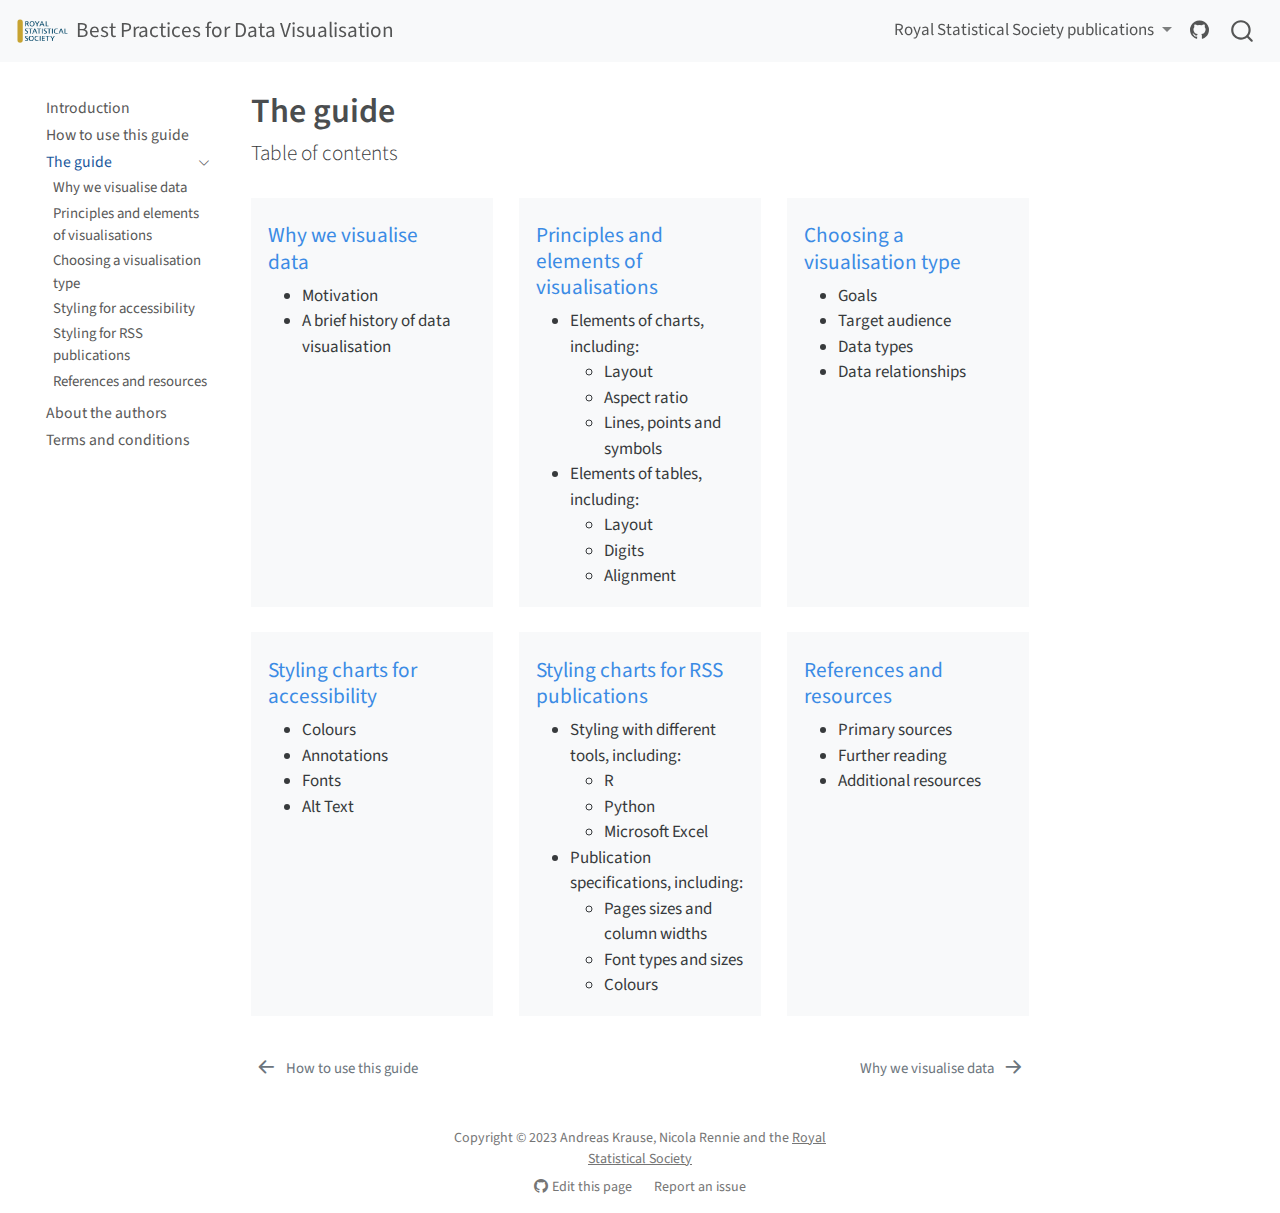
==== docs/index.html @ 6ba78b8e "Deploying to gh-pages from @ nrennie/rssdatavisguide@01e61d7884d6500fbdca5d8cd71b860aef6f14e2 🚀" ====
<!DOCTYPE html>
<html xmlns="http://www.w3.org/1999/xhtml" lang="en" xml:lang="en"><head>

<meta charset="utf-8">
<meta name="generator" content="quarto-1.3.433">

<meta name="viewport" content="width=device-width, initial-scale=1.0, user-scalable=yes">


<title>Best Practices for Data Visualisation - The guide</title>
<style>
code{white-space: pre-wrap;}
span.smallcaps{font-variant: small-caps;}
div.columns{display: flex; gap: min(4vw, 1.5em);}
div.column{flex: auto; overflow-x: auto;}
div.hanging-indent{margin-left: 1.5em; text-indent: -1.5em;}
ul.task-list{list-style: none;}
ul.task-list li input[type="checkbox"] {
  width: 0.8em;
  margin: 0 0.8em 0.2em -1em; /* quarto-specific, see https://github.com/quarto-dev/quarto-cli/issues/4556 */ 
  vertical-align: middle;
}
</style>


<script src="../site_libs/quarto-nav/quarto-nav.js"></script>
<script src="../site_libs/quarto-nav/headroom.min.js"></script>
<script src="../site_libs/clipboard/clipboard.min.js"></script>
<script src="../site_libs/quarto-search/autocomplete.umd.js"></script>
<script src="../site_libs/quarto-search/fuse.min.js"></script>
<script src="../site_libs/quarto-search/quarto-search.js"></script>
<meta name="quarto:offset" content="../">
<link href="../docs/why-visualise.html" rel="next">
<link href="../howto.html" rel="prev">
<script src="../site_libs/quarto-html/quarto.js"></script>
<script src="../site_libs/quarto-html/popper.min.js"></script>
<script src="../site_libs/quarto-html/tippy.umd.min.js"></script>
<script src="../site_libs/quarto-html/anchor.min.js"></script>
<link href="../site_libs/quarto-html/tippy.css" rel="stylesheet">
<link href="../site_libs/quarto-html/quarto-syntax-highlighting.css" rel="stylesheet" id="quarto-text-highlighting-styles">
<script src="../site_libs/bootstrap/bootstrap.min.js"></script>
<link href="../site_libs/bootstrap/bootstrap-icons.css" rel="stylesheet">
<link href="../site_libs/bootstrap/bootstrap.min.css" rel="stylesheet" id="quarto-bootstrap" data-mode="light">
<script id="quarto-search-options" type="application/json">{
  "location": "navbar",
  "copy-button": false,
  "collapse-after": 3,
  "panel-placement": "end",
  "type": "overlay",
  "limit": 20,
  "language": {
    "search-no-results-text": "No results",
    "search-matching-documents-text": "matching documents",
    "search-copy-link-title": "Copy link to search",
    "search-hide-matches-text": "Hide additional matches",
    "search-more-match-text": "more match in this document",
    "search-more-matches-text": "more matches in this document",
    "search-clear-button-title": "Clear",
    "search-detached-cancel-button-title": "Cancel",
    "search-submit-button-title": "Submit",
    "search-label": "Search"
  }
}</script>
<script async="" src="https://www.googletagmanager.com/gtag/js?id=G-5VHDJ5PKRW"></script>

<script type="text/javascript">

window.dataLayer = window.dataLayer || [];
function gtag(){dataLayer.push(arguments);}
gtag('js', new Date());
gtag('config', 'G-5VHDJ5PKRW', { 'anonymize_ip': true});
</script>


<link rel="stylesheet" href="../styles.css">
<meta property="og:title" content="Best Practices for Data Visualisation - The guide">
<meta property="og:description" content="Table of contents">
<meta property="og:site-name" content="Best Practices for Data Visualisation">
</head>

<body class="nav-sidebar floating nav-fixed">

<div id="quarto-search-results"></div>
  <header id="quarto-header" class="headroom fixed-top">
    <nav class="navbar navbar-expand-lg navbar-dark ">
      <div class="navbar-container container-fluid">
      <div class="navbar-brand-container">
    <a href="../index.html" class="navbar-brand navbar-brand-logo">
    <img src="../images/RSS_logo_colour.png" alt="RSS logo" class="navbar-logo">
    </a>
    <a class="navbar-brand" href="../index.html">
    <span class="navbar-title">Best Practices for Data Visualisation</span>
    </a>
  </div>
            <div id="quarto-search" class="" title="Search"></div>
          <button class="navbar-toggler" type="button" data-bs-toggle="collapse" data-bs-target="#navbarCollapse" aria-controls="navbarCollapse" aria-expanded="false" aria-label="Toggle navigation" onclick="if (window.quartoToggleHeadroom) { window.quartoToggleHeadroom(); }">
  <span class="navbar-toggler-icon"></span>
</button>
          <div class="collapse navbar-collapse" id="navbarCollapse">
            <ul class="navbar-nav navbar-nav-scroll ms-auto">
  <li class="nav-item dropdown ">
    <a class="nav-link dropdown-toggle" href="#" id="nav-menu-royal-statistical-society-publications" role="button" data-bs-toggle="dropdown" aria-expanded="false" rel="" target="">
 <span class="menu-text">Royal Statistical Society publications</span>
    </a>
    <ul class="dropdown-menu dropdown-menu-end" aria-labelledby="nav-menu-royal-statistical-society-publications">    
        <li>
    <a class="dropdown-item" href="https://academic.oup.com/jrsssa" rel="" target="">
 <span class="dropdown-text">Journal of the Royal Statistical Society</span></a>
  </li>  
        <li>
    <a class="dropdown-item" href="https://realworlddatascience.net/" rel="" target="">
 <span class="dropdown-text">Real World Data Science</span></a>
  </li>  
        <li>
    <a class="dropdown-item" href="https://academic.oup.com/jrssig" rel="" target="">
 <span class="dropdown-text">Significance Magazine</span></a>
  </li>  
    </ul>
  </li>
  <li class="nav-item compact">
    <a class="nav-link" href="https://github.com/royal-statistical-society/datavisguide" rel="" target=""><i class="bi bi-github" role="img">
</i> 
 <span class="menu-text"></span></a>
  </li>  
</ul>
            <div class="quarto-navbar-tools">
</div>
          </div> <!-- /navcollapse -->
      </div> <!-- /container-fluid -->
    </nav>
  <nav class="quarto-secondary-nav">
    <div class="container-fluid d-flex">
      <button type="button" class="quarto-btn-toggle btn" data-bs-toggle="collapse" data-bs-target="#quarto-sidebar,#quarto-sidebar-glass" aria-controls="quarto-sidebar" aria-expanded="false" aria-label="Toggle sidebar navigation" onclick="if (window.quartoToggleHeadroom) { window.quartoToggleHeadroom(); }">
        <i class="bi bi-layout-text-sidebar-reverse"></i>
      </button>
      <nav class="quarto-page-breadcrumbs" aria-label="breadcrumb"><ol class="breadcrumb"><li class="breadcrumb-item"><a href="../docs/index.html">The guide</a></li></ol></nav>
      <a class="flex-grow-1" role="button" data-bs-toggle="collapse" data-bs-target="#quarto-sidebar,#quarto-sidebar-glass" aria-controls="quarto-sidebar" aria-expanded="false" aria-label="Toggle sidebar navigation" onclick="if (window.quartoToggleHeadroom) { window.quartoToggleHeadroom(); }">      
      </a>
    </div>
  </nav>
</header>
<!-- content -->
<div id="quarto-content" class="quarto-container page-columns page-rows-contents page-layout-article page-navbar">
<!-- sidebar -->
  <nav id="quarto-sidebar" class="sidebar collapse collapse-horizontal sidebar-navigation floating overflow-auto">
    <div class="sidebar-menu-container"> 
    <ul class="list-unstyled mt-1">
        <li class="sidebar-item">
  <div class="sidebar-item-container"> 
  <a href="../index.html" class="sidebar-item-text sidebar-link">
 <span class="menu-text">Introduction</span></a>
  </div>
</li>
        <li class="sidebar-item">
  <div class="sidebar-item-container"> 
  <a href="../howto.html" class="sidebar-item-text sidebar-link">
 <span class="menu-text">How to use this guide</span></a>
  </div>
</li>
        <li class="sidebar-item sidebar-item-section">
      <div class="sidebar-item-container"> 
            <a href="../docs/index.html" class="sidebar-item-text sidebar-link active">
 <span class="menu-text">The guide</span></a>
          <a class="sidebar-item-toggle text-start" data-bs-toggle="collapse" data-bs-target="#quarto-sidebar-section-1" aria-expanded="true" aria-label="Toggle section">
            <i class="bi bi-chevron-right ms-2"></i>
          </a> 
      </div>
      <ul id="quarto-sidebar-section-1" class="collapse list-unstyled sidebar-section depth1 show">  
          <li class="sidebar-item">
  <div class="sidebar-item-container"> 
  <a href="../docs/why-visualise.html" class="sidebar-item-text sidebar-link">
 <span class="menu-text">Why we visualise data</span></a>
  </div>
</li>
          <li class="sidebar-item">
  <div class="sidebar-item-container"> 
  <a href="../docs/principles.html" class="sidebar-item-text sidebar-link">
 <span class="menu-text">Principles and elements of visualisations</span></a>
  </div>
</li>
          <li class="sidebar-item">
  <div class="sidebar-item-container"> 
  <a href="../docs/choosing.html" class="sidebar-item-text sidebar-link">
 <span class="menu-text">Choosing a visualisation type</span></a>
  </div>
</li>
          <li class="sidebar-item">
  <div class="sidebar-item-container"> 
  <a href="../docs/styling.html" class="sidebar-item-text sidebar-link">
 <span class="menu-text">Styling for accessibility</span></a>
  </div>
</li>
          <li class="sidebar-item">
  <div class="sidebar-item-container"> 
  <a href="../docs/tools.html" class="sidebar-item-text sidebar-link">
 <span class="menu-text">Styling for RSS publications</span></a>
  </div>
</li>
          <li class="sidebar-item">
  <div class="sidebar-item-container"> 
  <a href="../docs/references.html" class="sidebar-item-text sidebar-link">
 <span class="menu-text">References and resources</span></a>
  </div>
</li>
      </ul>
  </li>
        <li class="sidebar-item">
  <div class="sidebar-item-container"> 
  <a href="../about.html" class="sidebar-item-text sidebar-link">
 <span class="menu-text">About the authors</span></a>
  </div>
</li>
        <li class="sidebar-item">
  <div class="sidebar-item-container"> 
  <a href="../ts-and-cs.html" class="sidebar-item-text sidebar-link">
 <span class="menu-text">Terms and conditions</span></a>
  </div>
</li>
    </ul>
    </div>
</nav>
<div id="quarto-sidebar-glass" data-bs-toggle="collapse" data-bs-target="#quarto-sidebar,#quarto-sidebar-glass"></div>
<!-- margin-sidebar -->
    <div id="quarto-margin-sidebar" class="sidebar margin-sidebar">
        
    </div>
<!-- main -->
<main class="content" id="quarto-document-content">

<header id="title-block-header" class="quarto-title-block default">
<div class="quarto-title">
<h1 class="title">The guide</h1>
<p class="subtitle lead">Table of contents</p>
</div>



<div class="quarto-title-meta">

    
  
    
  </div>
  

</header>

<div class="grid">
<section id="why-we-visualise-data" class="level4 g-col-12 g-col-md-4" style="background-color:#f8f9fa; padding-left:1rem; padding-right:1rem;">
<h4 class="anchored" data-anchor-id="why-we-visualise-data"><a href="../docs/why-visualise.html" style="text-decoration:none;">Why we visualise data</a></h4>
<ul>
<li>Motivation</li>
<li>A brief history of data visualisation</li>
</ul>
</section>
<section id="principles-and-elements-of-visualisations" class="level4 g-col-12 g-col-md-4" style="background-color:#f8f9fa; padding-left:1rem; padding-right:1rem;">
<h4 class="anchored" data-anchor-id="principles-and-elements-of-visualisations"><a href="../docs/principles.html" style="text-decoration:none;">Principles and elements of visualisations</a></h4>
<ul>
<li>Elements of charts, including:
<ul>
<li>Layout</li>
<li>Aspect ratio</li>
<li>Lines, points and symbols</li>
</ul></li>
<li>Elements of tables, including:
<ul>
<li>Layout</li>
<li>Digits</li>
<li>Alignment</li>
</ul></li>
</ul>
</section>
<section id="choosing-a-visualisation-type" class="level4 g-col-12 g-col-md-4" style="background-color:#f8f9fa; padding-left:1rem; padding-right:1rem;">
<h4 class="anchored" data-anchor-id="choosing-a-visualisation-type"><a href="../docs/choosing.html" style="text-decoration:none;">Choosing a visualisation type</a></h4>
<ul>
<li>Goals</li>
<li>Target audience</li>
<li>Data types</li>
<li>Data relationships</li>
</ul>
</section>
<section id="styling-charts-for-accessibility" class="level4 g-col-12 g-col-md-4" style="background-color:#f8f9fa; padding-left:1rem; padding-right:1rem;">
<h4 class="anchored" data-anchor-id="styling-charts-for-accessibility"><a href="../docs/styling.html" style="text-decoration:none;">Styling charts for accessibility</a></h4>
<ul>
<li>Colours</li>
<li>Annotations</li>
<li>Fonts</li>
<li>Alt Text</li>
</ul>
</section>
<section id="styling-charts-for-rss-publications" class="level4 g-col-12 g-col-md-4" style="background-color:#f8f9fa; padding-left:1rem; padding-right:1rem;">
<h4 class="anchored" data-anchor-id="styling-charts-for-rss-publications"><a href="../docs/tools.html" style="text-decoration:none;">Styling charts for RSS publications</a></h4>
<ul>
<li>Styling with different tools, including:
<ul>
<li>R</li>
<li>Python</li>
<li>Microsoft Excel</li>
</ul></li>
<li>Publication specifications, including:
<ul>
<li>Pages sizes and column widths</li>
<li>Font types and sizes</li>
<li>Colours</li>
</ul></li>
</ul>
</section>
<section id="references-and-resources" class="level4 g-col-12 g-col-md-4" style="background-color:#f8f9fa; padding-left:1rem; padding-right:1rem;">
<h4 class="anchored" data-anchor-id="references-and-resources"><a href="../docs/references.html" style="text-decoration:none;">References and resources</a></h4>
<ul>
<li>Primary sources</li>
<li>Further reading</li>
<li>Additional resources</li>
</ul>
</section>
</div>



</main> <!-- /main -->
<script id="quarto-html-after-body" type="application/javascript">
window.document.addEventListener("DOMContentLoaded", function (event) {
  const toggleBodyColorMode = (bsSheetEl) => {
    const mode = bsSheetEl.getAttribute("data-mode");
    const bodyEl = window.document.querySelector("body");
    if (mode === "dark") {
      bodyEl.classList.add("quarto-dark");
      bodyEl.classList.remove("quarto-light");
    } else {
      bodyEl.classList.add("quarto-light");
      bodyEl.classList.remove("quarto-dark");
    }
  }
  const toggleBodyColorPrimary = () => {
    const bsSheetEl = window.document.querySelector("link#quarto-bootstrap");
    if (bsSheetEl) {
      toggleBodyColorMode(bsSheetEl);
    }
  }
  toggleBodyColorPrimary();  
  const icon = "";
  const anchorJS = new window.AnchorJS();
  anchorJS.options = {
    placement: 'right',
    icon: icon
  };
  anchorJS.add('.anchored');
  const isCodeAnnotation = (el) => {
    for (const clz of el.classList) {
      if (clz.startsWith('code-annotation-')) {                     
        return true;
      }
    }
    return false;
  }
  const clipboard = new window.ClipboardJS('.code-copy-button', {
    text: function(trigger) {
      const codeEl = trigger.previousElementSibling.cloneNode(true);
      for (const childEl of codeEl.children) {
        if (isCodeAnnotation(childEl)) {
          childEl.remove();
        }
      }
      return codeEl.innerText;
    }
  });
  clipboard.on('success', function(e) {
    // button target
    const button = e.trigger;
    // don't keep focus
    button.blur();
    // flash "checked"
    button.classList.add('code-copy-button-checked');
    var currentTitle = button.getAttribute("title");
    button.setAttribute("title", "Copied!");
    let tooltip;
    if (window.bootstrap) {
      button.setAttribute("data-bs-toggle", "tooltip");
      button.setAttribute("data-bs-placement", "left");
      button.setAttribute("data-bs-title", "Copied!");
      tooltip = new bootstrap.Tooltip(button, 
        { trigger: "manual", 
          customClass: "code-copy-button-tooltip",
          offset: [0, -8]});
      tooltip.show();    
    }
    setTimeout(function() {
      if (tooltip) {
        tooltip.hide();
        button.removeAttribute("data-bs-title");
        button.removeAttribute("data-bs-toggle");
        button.removeAttribute("data-bs-placement");
      }
      button.setAttribute("title", currentTitle);
      button.classList.remove('code-copy-button-checked');
    }, 1000);
    // clear code selection
    e.clearSelection();
  });
  function tippyHover(el, contentFn) {
    const config = {
      allowHTML: true,
      content: contentFn,
      maxWidth: 500,
      delay: 100,
      arrow: false,
      appendTo: function(el) {
          return el.parentElement;
      },
      interactive: true,
      interactiveBorder: 10,
      theme: 'quarto',
      placement: 'bottom-start'
    };
    window.tippy(el, config); 
  }
  const noterefs = window.document.querySelectorAll('a[role="doc-noteref"]');
  for (var i=0; i<noterefs.length; i++) {
    const ref = noterefs[i];
    tippyHover(ref, function() {
      // use id or data attribute instead here
      let href = ref.getAttribute('data-footnote-href') || ref.getAttribute('href');
      try { href = new URL(href).hash; } catch {}
      const id = href.replace(/^#\/?/, "");
      const note = window.document.getElementById(id);
      return note.innerHTML;
    });
  }
      let selectedAnnoteEl;
      const selectorForAnnotation = ( cell, annotation) => {
        let cellAttr = 'data-code-cell="' + cell + '"';
        let lineAttr = 'data-code-annotation="' +  annotation + '"';
        const selector = 'span[' + cellAttr + '][' + lineAttr + ']';
        return selector;
      }
      const selectCodeLines = (annoteEl) => {
        const doc = window.document;
        const targetCell = annoteEl.getAttribute("data-target-cell");
        const targetAnnotation = annoteEl.getAttribute("data-target-annotation");
        const annoteSpan = window.document.querySelector(selectorForAnnotation(targetCell, targetAnnotation));
        const lines = annoteSpan.getAttribute("data-code-lines").split(",");
        const lineIds = lines.map((line) => {
          return targetCell + "-" + line;
        })
        let top = null;
        let height = null;
        let parent = null;
        if (lineIds.length > 0) {
            //compute the position of the single el (top and bottom and make a div)
            const el = window.document.getElementById(lineIds[0]);
            top = el.offsetTop;
            height = el.offsetHeight;
            parent = el.parentElement.parentElement;
          if (lineIds.length > 1) {
            const lastEl = window.document.getElementById(lineIds[lineIds.length - 1]);
            const bottom = lastEl.offsetTop + lastEl.offsetHeight;
            height = bottom - top;
          }
          if (top !== null && height !== null && parent !== null) {
            // cook up a div (if necessary) and position it 
            let div = window.document.getElementById("code-annotation-line-highlight");
            if (div === null) {
              div = window.document.createElement("div");
              div.setAttribute("id", "code-annotation-line-highlight");
              div.style.position = 'absolute';
              parent.appendChild(div);
            }
            div.style.top = top - 2 + "px";
            div.style.height = height + 4 + "px";
            let gutterDiv = window.document.getElementById("code-annotation-line-highlight-gutter");
            if (gutterDiv === null) {
              gutterDiv = window.document.createElement("div");
              gutterDiv.setAttribute("id", "code-annotation-line-highlight-gutter");
              gutterDiv.style.position = 'absolute';
              const codeCell = window.document.getElementById(targetCell);
              const gutter = codeCell.querySelector('.code-annotation-gutter');
              gutter.appendChild(gutterDiv);
            }
            gutterDiv.style.top = top - 2 + "px";
            gutterDiv.style.height = height + 4 + "px";
          }
          selectedAnnoteEl = annoteEl;
        }
      };
      const unselectCodeLines = () => {
        const elementsIds = ["code-annotation-line-highlight", "code-annotation-line-highlight-gutter"];
        elementsIds.forEach((elId) => {
          const div = window.document.getElementById(elId);
          if (div) {
            div.remove();
          }
        });
        selectedAnnoteEl = undefined;
      };
      // Attach click handler to the DT
      const annoteDls = window.document.querySelectorAll('dt[data-target-cell]');
      for (const annoteDlNode of annoteDls) {
        annoteDlNode.addEventListener('click', (event) => {
          const clickedEl = event.target;
          if (clickedEl !== selectedAnnoteEl) {
            unselectCodeLines();
            const activeEl = window.document.querySelector('dt[data-target-cell].code-annotation-active');
            if (activeEl) {
              activeEl.classList.remove('code-annotation-active');
            }
            selectCodeLines(clickedEl);
            clickedEl.classList.add('code-annotation-active');
          } else {
            // Unselect the line
            unselectCodeLines();
            clickedEl.classList.remove('code-annotation-active');
          }
        });
      }
  const findCites = (el) => {
    const parentEl = el.parentElement;
    if (parentEl) {
      const cites = parentEl.dataset.cites;
      if (cites) {
        return {
          el,
          cites: cites.split(' ')
        };
      } else {
        return findCites(el.parentElement)
      }
    } else {
      return undefined;
    }
  };
  var bibliorefs = window.document.querySelectorAll('a[role="doc-biblioref"]');
  for (var i=0; i<bibliorefs.length; i++) {
    const ref = bibliorefs[i];
    const citeInfo = findCites(ref);
    if (citeInfo) {
      tippyHover(citeInfo.el, function() {
        var popup = window.document.createElement('div');
        citeInfo.cites.forEach(function(cite) {
          var citeDiv = window.document.createElement('div');
          citeDiv.classList.add('hanging-indent');
          citeDiv.classList.add('csl-entry');
          var biblioDiv = window.document.getElementById('ref-' + cite);
          if (biblioDiv) {
            citeDiv.innerHTML = biblioDiv.innerHTML;
          }
          popup.appendChild(citeDiv);
        });
        return popup.innerHTML;
      });
    }
  }
});
</script>
<nav class="page-navigation">
  <div class="nav-page nav-page-previous">
      <a href="../howto.html" class="pagination-link">
        <i class="bi bi-arrow-left-short"></i> <span class="nav-page-text">How to use this guide</span>
      </a>          
  </div>
  <div class="nav-page nav-page-next">
      <a href="../docs/why-visualise.html" class="pagination-link">
        <span class="nav-page-text">Why we visualise data</span> <i class="bi bi-arrow-right-short"></i>
      </a>
  </div>
</nav>
</div> <!-- /content -->
<footer class="footer">
  <div class="nav-footer">
    <div class="nav-footer-left">
      &nbsp;
    </div>   
    <div class="nav-footer-center">Copyright © 2023 Andreas Krause, Nicola Rennie and the <a href="https://rss.org.uk/">Royal Statistical Society</a><div class="toc-actions"><div><i class="bi bi-github"></i></div><div class="action-links"><p><a href="https://github.com/royal-statistical-society/datavisguide/edit/main/docs/index.qmd" class="toc-action">Edit this page</a></p><p><a href="https://github.com/royal-statistical-society/datavisguide/issues/new" class="toc-action">Report an issue</a></p></div></div></div>
    <div class="nav-footer-right">
      &nbsp;
    </div>
  </div>
</footer>



</body></html>
---- site_libs/quarto-html/tippy.css ----
.tippy-box[data-animation=fade][data-state=hidden]{opacity:0}[data-tippy-root]{max-width:calc(100vw - 10px)}.tippy-box{position:relative;background-color:#333;color:#fff;border-radius:4px;font-size:14px;line-height:1.4;white-space:normal;outline:0;transition-property:transform,visibility,opacity}.tippy-box[data-placement^=top]>.tippy-arrow{bottom:0}.tippy-box[data-placement^=top]>.tippy-arrow:before{bottom:-7px;left:0;border-width:8px 8px 0;border-top-color:initial;transform-origin:center top}.tippy-box[data-placement^=bottom]>.tippy-arrow{top:0}.tippy-box[data-placement^=bottom]>.tippy-arrow:before{top:-7px;left:0;border-width:0 8px 8px;border-bottom-color:initial;transform-origin:center bottom}.tippy-box[data-placement^=left]>.tippy-arrow{right:0}.tippy-box[data-placement^=left]>.tippy-arrow:before{border-width:8px 0 8px 8px;border-left-color:initial;right:-7px;transform-origin:center left}.tippy-box[data-placement^=right]>.tippy-arrow{left:0}.tippy-box[data-placement^=right]>.tippy-arrow:before{left:-7px;border-width:8px 8px 8px 0;border-right-color:initial;transform-origin:center right}.tippy-box[data-inertia][data-state=visible]{transition-timing-function:cubic-bezier(.54,1.5,.38,1.11)}.tippy-arrow{width:16px;height:16px;color:#333}.tippy-arrow:before{content:"";position:absolute;border-color:transparent;border-style:solid}.tippy-content{position:relative;padding:5px 9px;z-index:1}
---- site_libs/quarto-html/quarto-syntax-highlighting.css ----
/* quarto syntax highlight colors */
:root {
  --quarto-hl-ot-color: #003B4F;
  --quarto-hl-at-color: #657422;
  --quarto-hl-ss-color: #20794D;
  --quarto-hl-an-color: #5E5E5E;
  --quarto-hl-fu-color: #4758AB;
  --quarto-hl-st-color: #20794D;
  --quarto-hl-cf-color: #003B4F;
  --quarto-hl-op-color: #5E5E5E;
  --quarto-hl-er-color: #AD0000;
  --quarto-hl-bn-color: #AD0000;
  --quarto-hl-al-color: #AD0000;
  --quarto-hl-va-color: #111111;
  --quarto-hl-bu-color: inherit;
  --quarto-hl-ex-color: inherit;
  --quarto-hl-pp-color: #AD0000;
  --quarto-hl-in-color: #5E5E5E;
  --quarto-hl-vs-color: #20794D;
  --quarto-hl-wa-color: #5E5E5E;
  --quarto-hl-do-color: #5E5E5E;
  --quarto-hl-im-color: #00769E;
  --quarto-hl-ch-color: #20794D;
  --quarto-hl-dt-color: #AD0000;
  --quarto-hl-fl-color: #AD0000;
  --quarto-hl-co-color: #5E5E5E;
  --quarto-hl-cv-color: #5E5E5E;
  --quarto-hl-cn-color: #8f5902;
  --quarto-hl-sc-color: #5E5E5E;
  --quarto-hl-dv-color: #AD0000;
  --quarto-hl-kw-color: #003B4F;
}

/* other quarto variables */
:root {
  --quarto-font-monospace: SFMono-Regular, Menlo, Monaco, Consolas, "Liberation Mono", "Courier New", monospace;
}

pre > code.sourceCode > span {
  color: #003B4F;
}

code span {
  color: #003B4F;
}

code.sourceCode > span {
  color: #003B4F;
}

div.sourceCode,
div.sourceCode pre.sourceCode {
  color: #003B4F;
}

code span.ot {
  color: #003B4F;
  font-style: inherit;
}

code span.at {
  color: #657422;
  font-style: inherit;
}

code span.ss {
  color: #20794D;
  font-style: inherit;
}

code span.an {
  color: #5E5E5E;
  font-style: inherit;
}

code span.fu {
  color: #4758AB;
  font-style: inherit;
}

code span.st {
  color: #20794D;
  font-style: inherit;
}

code span.cf {
  color: #003B4F;
  font-style: inherit;
}

code span.op {
  color: #5E5E5E;
  font-style: inherit;
}

code span.er {
  color: #AD0000;
  font-style: inherit;
}

code span.bn {
  color: #AD0000;
  font-style: inherit;
}

code span.al {
  color: #AD0000;
  font-style: inherit;
}

code span.va {
  color: #111111;
  font-style: inherit;
}

code span.bu {
  font-style: inherit;
}

code span.ex {
  font-style: inherit;
}

code span.pp {
  color: #AD0000;
  font-style: inherit;
}

code span.in {
  color: #5E5E5E;
  font-style: inherit;
}

code span.vs {
  color: #20794D;
  font-style: inherit;
}

code span.wa {
  color: #5E5E5E;
  font-style: italic;
}

code span.do {
  color: #5E5E5E;
  font-style: italic;
}

code span.im {
  color: #00769E;
  font-style: inherit;
}

code span.ch {
  color: #20794D;
  font-style: inherit;
}

code span.dt {
  color: #AD0000;
  font-style: inherit;
}

code span.fl {
  color: #AD0000;
  font-style: inherit;
}

code span.co {
  color: #5E5E5E;
  font-style: inherit;
}

code span.cv {
  color: #5E5E5E;
  font-style: italic;
}

code span.cn {
  color: #8f5902;
  font-style: inherit;
}

code span.sc {
  color: #5E5E5E;
  font-style: inherit;
}

code span.dv {
  color: #AD0000;
  font-style: inherit;
}

code span.kw {
  color: #003B4F;
  font-style: inherit;
}

.prevent-inlining {
  content: "</";
}

/*# sourceMappingURL=debc5d5d77c3f9108843748ff7464032.css.map */
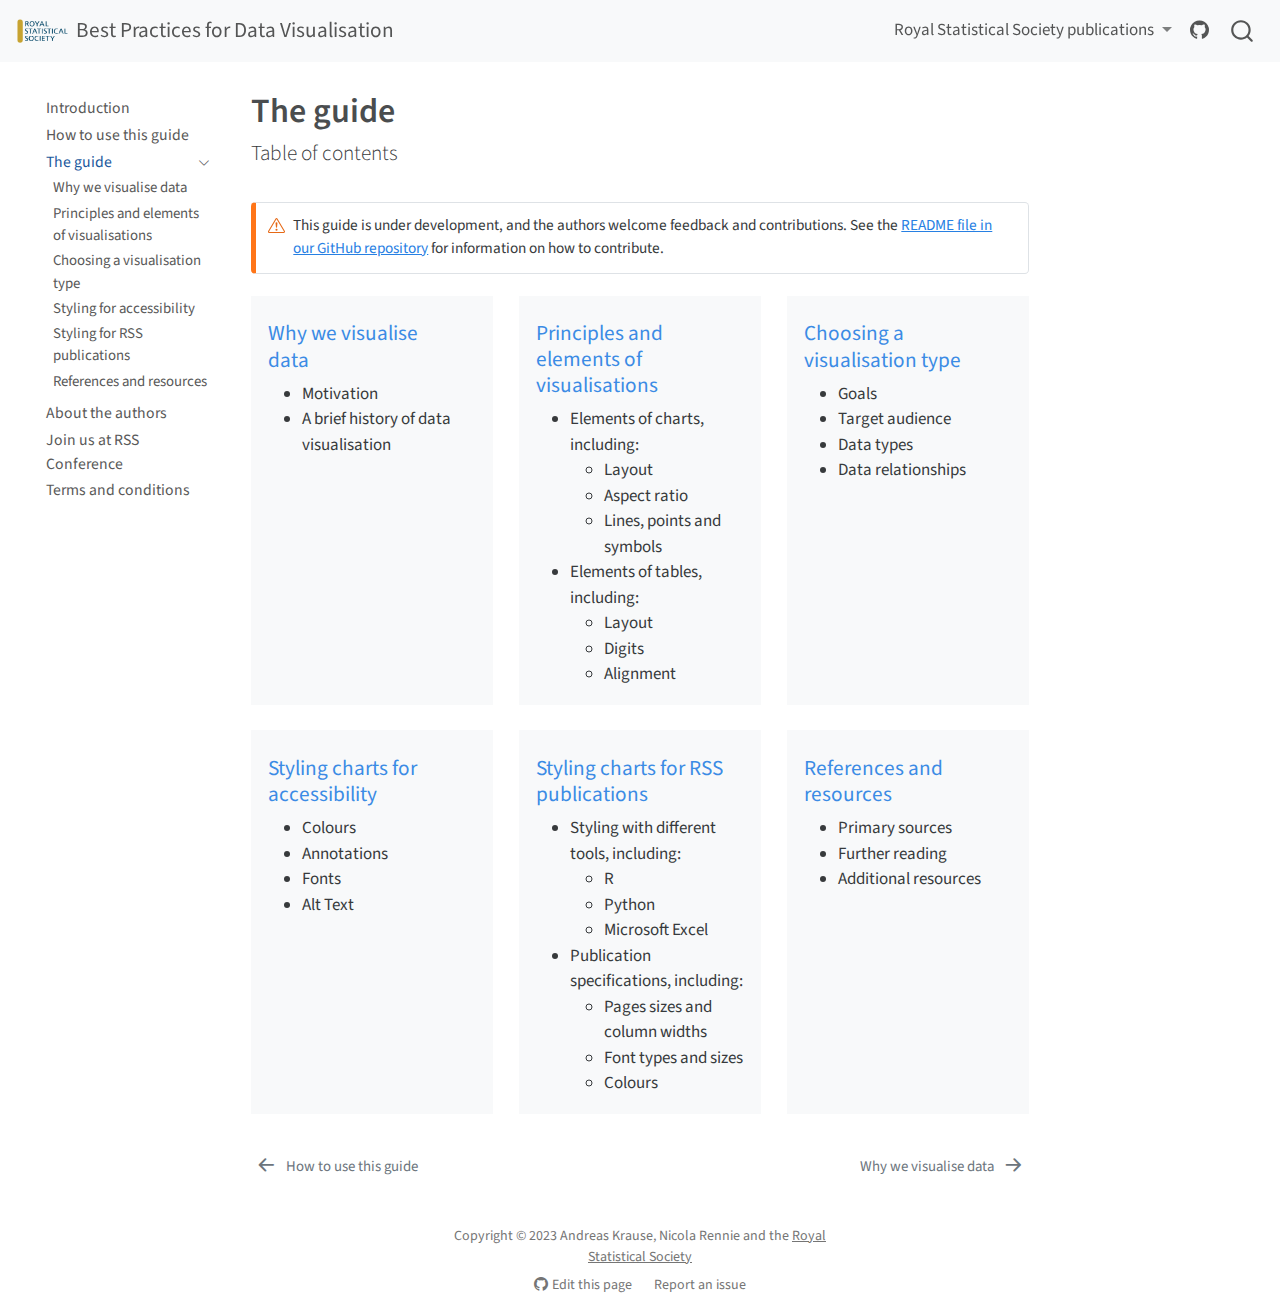
==== commit 94614a35: "Deploying to gh-pages from @ nrennie/rssdatavisguide@457a50bd4f0014650bc1c75e6d28f6fe166c0930 🚀" ====
--- a/docs/index.html
+++ b/docs/index.html
@@ -2,7 +2,7 @@
 <html xmlns="http://www.w3.org/1999/xhtml" lang="en" xml:lang="en"><head>
 
 <meta charset="utf-8">
-<meta name="generator" content="quarto-1.3.433">
+<meta name="generator" content="quarto-1.3.450">
 
 <meta name="viewport" content="width=device-width, initial-scale=1.0, user-scalable=yes">
 
@@ -32,6 +32,7 @@
 <meta name="quarto:offset" content="../">
 <link href="../docs/why-visualise.html" rel="next">
 <link href="../howto.html" rel="prev">
+<link href="../images/favicon.png" rel="icon" type="image/png">
 <script src="../site_libs/quarto-html/quarto.js"></script>
 <script src="../site_libs/quarto-html/popper.min.js"></script>
 <script src="../site_libs/quarto-html/tippy.umd.min.js"></script>
@@ -212,6 +213,12 @@
 </li>
         <li class="sidebar-item">
   <div class="sidebar-item-container"> 
+  <a href="../rss_conference.html" class="sidebar-item-text sidebar-link">
+ <span class="menu-text">Join us at RSS Conference</span></a>
+  </div>
+</li>
+        <li class="sidebar-item">
+  <div class="sidebar-item-container"> 
   <a href="../ts-and-cs.html" class="sidebar-item-text sidebar-link">
  <span class="menu-text">Terms and conditions</span></a>
   </div>
@@ -245,6 +252,16 @@
 
 </header>
 
+<div class="callout callout-style-simple callout-warning">
+<div class="callout-body d-flex">
+<div class="callout-icon-container">
+<i class="callout-icon"></i>
+</div>
+<div class="callout-body-container">
+<p>This guide is under development, and the authors welcome feedback and contributions. See the <a href="https://github.com/royal-statistical-society/datavisguide#readme">README file in our GitHub repository</a> for information on how to contribute.</p>
+</div>
+</div>
+</div>
 <div class="grid">
 <section id="why-we-visualise-data" class="level4 g-col-12 g-col-md-4" style="background-color:#f8f9fa; padding-left:1rem; padding-right:1rem;">
 <h4 class="anchored" data-anchor-id="why-we-visualise-data"><a href="../docs/why-visualise.html" style="text-decoration:none;">Why we visualise data</a></h4>
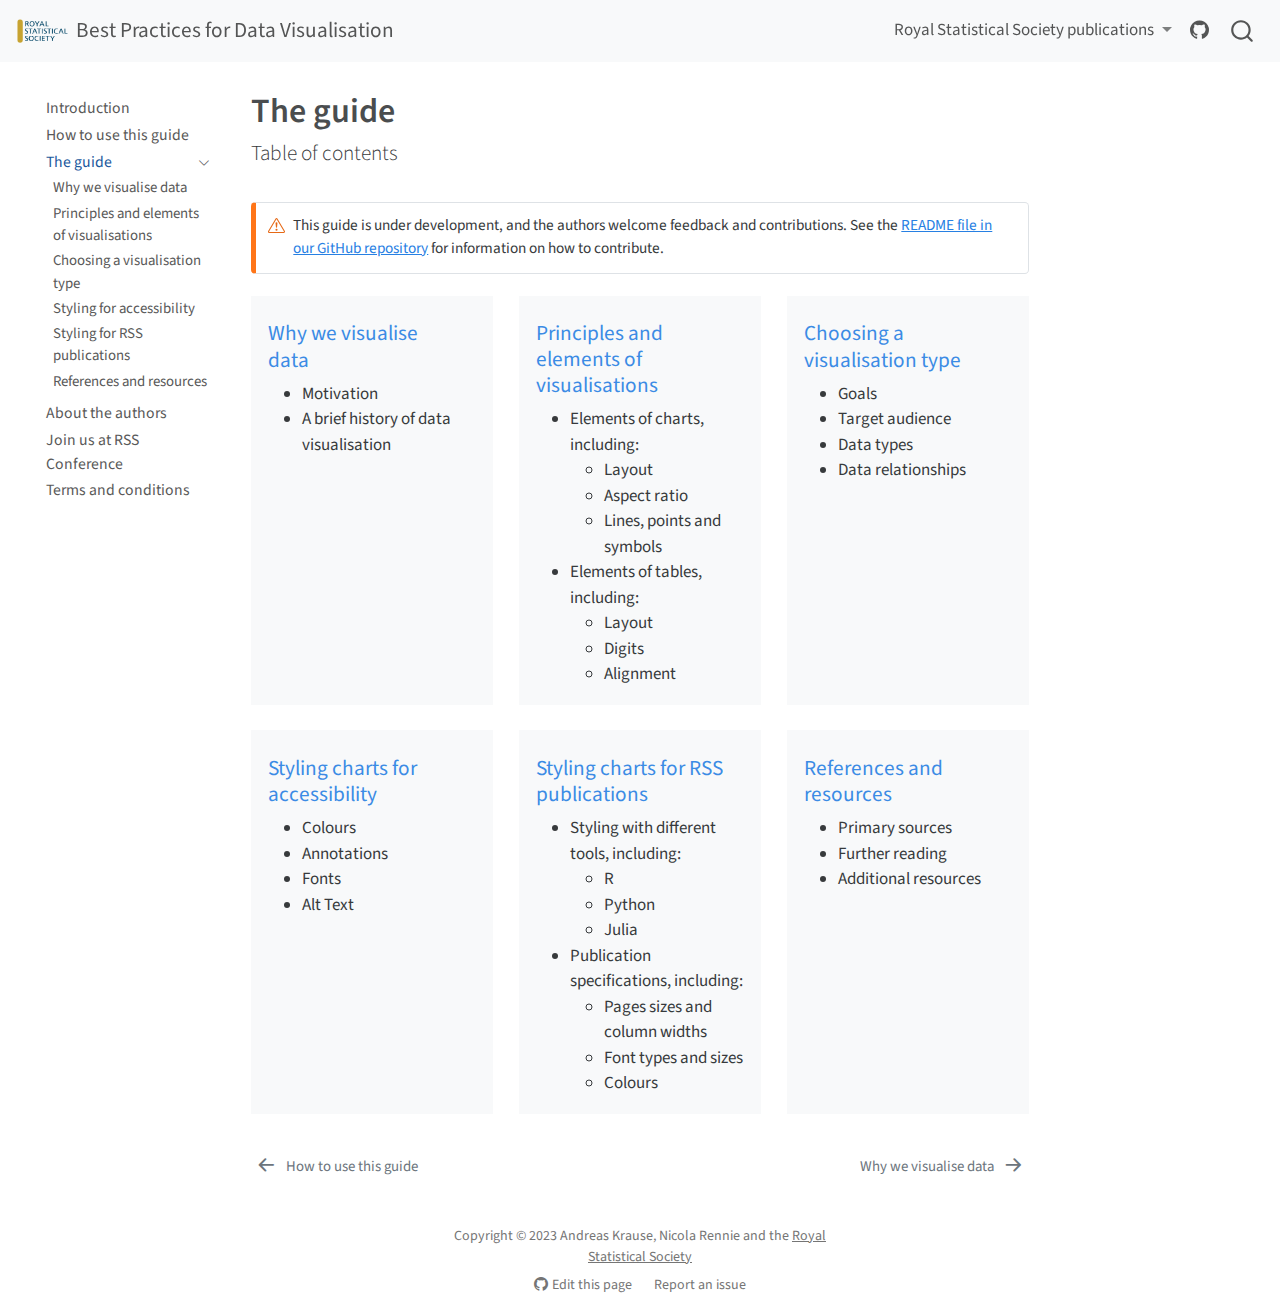
==== commit acb14ee7: "Deploying to gh-pages from @ nrennie/rssdatavisguide@39d1cb7d3b16618a0f3da071e273bbf388c92535 🚀" ====
--- a/docs/index.html
+++ b/docs/index.html
@@ -73,7 +73,6 @@
 </script>
 
 
-<link rel="stylesheet" href="../styles.css">
 <meta property="og:title" content="Best Practices for Data Visualisation - The guide">
 <meta property="og:description" content="Table of contents">
 <meta property="og:site-name" content="Best Practices for Data Visualisation">
@@ -312,7 +311,7 @@
 <ul>
 <li>R</li>
 <li>Python</li>
-<li>Microsoft Excel</li>
+<li>Julia</li>
 </ul></li>
 <li>Publication specifications, including:
 <ul>
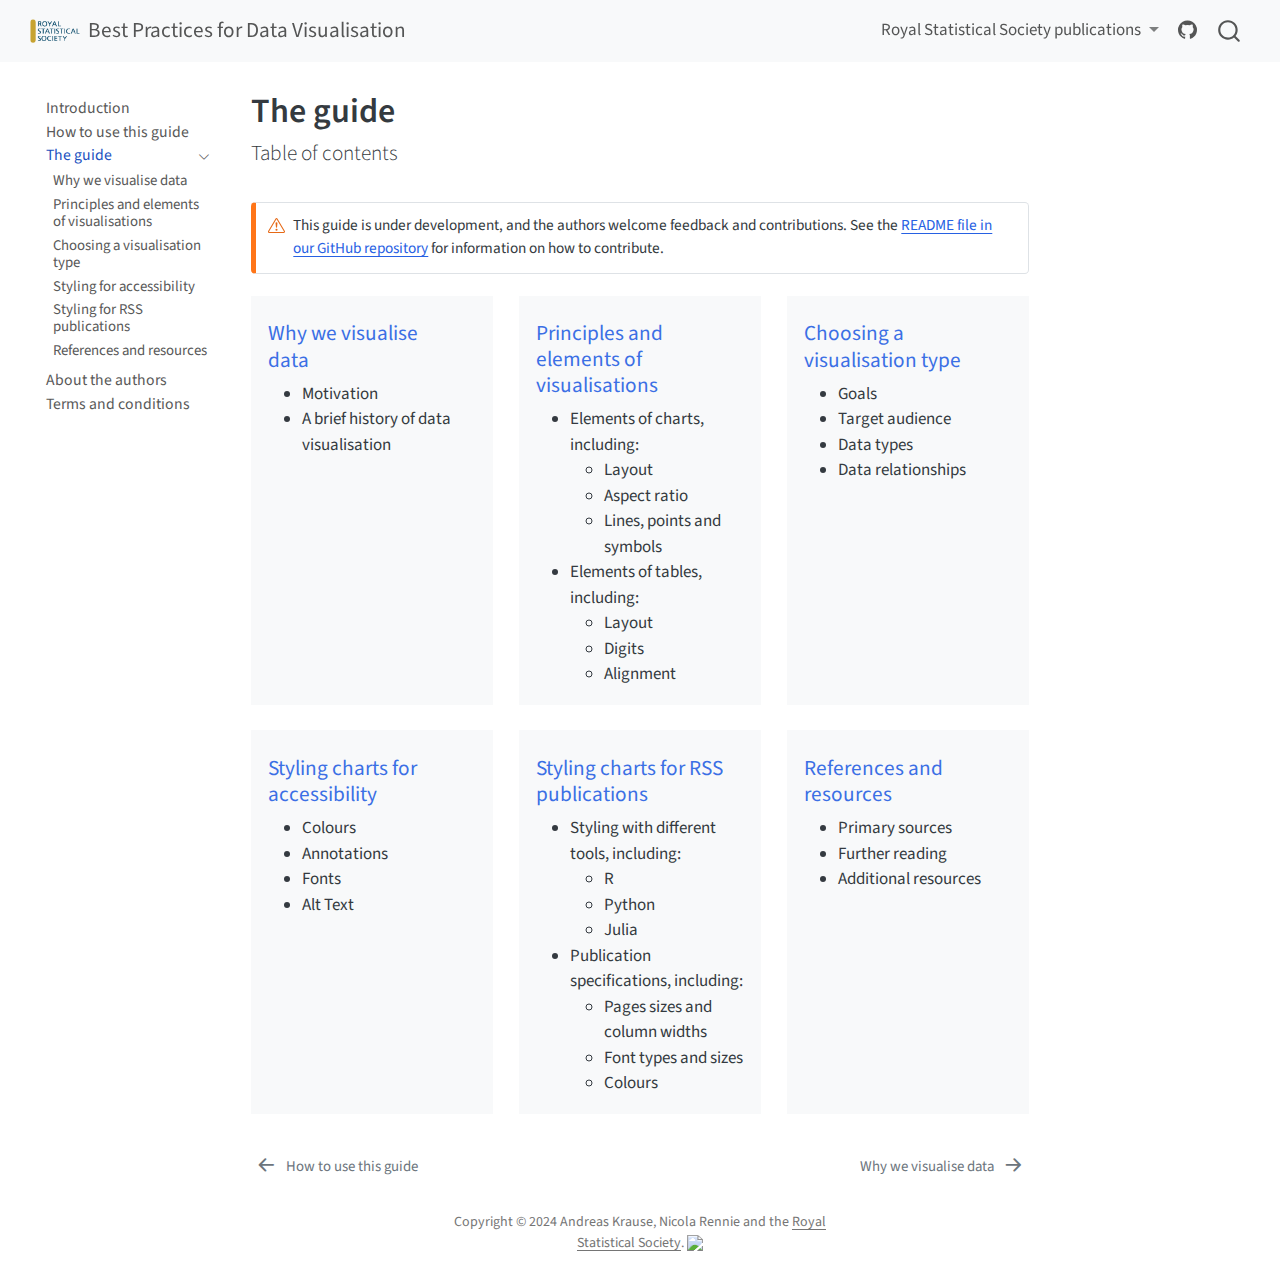
==== commit b4385e3f: "Deploying to gh-pages from @ nrennie/rssdatavisguide@39a414c402811f0d28afa476032d0ddf38e39c4a 🚀" ====
--- a/docs/index.html
+++ b/docs/index.html
@@ -2,7 +2,7 @@
 <html xmlns="http://www.w3.org/1999/xhtml" lang="en" xml:lang="en"><head>
 
 <meta charset="utf-8">
-<meta name="generator" content="quarto-1.3.450">
+<meta name="generator" content="quarto-1.4.553">
 
 <meta name="viewport" content="width=device-width, initial-scale=1.0, user-scalable=yes">
 
@@ -48,7 +48,13 @@
   "collapse-after": 3,
   "panel-placement": "end",
   "type": "overlay",
-  "limit": 20,
+  "limit": 50,
+  "keyboard-shortcut": [
+    "f",
+    "/",
+    "s"
+  ],
+  "show-item-context": false,
   "language": {
     "search-no-results-text": "No results",
     "search-matching-documents-text": "matching documents",
@@ -57,6 +63,7 @@
     "search-more-match-text": "more match in this document",
     "search-more-matches-text": "more matches in this document",
     "search-clear-button-title": "Clear",
+    "search-text-placeholder": "",
     "search-detached-cancel-button-title": "Cancel",
     "search-submit-button-title": "Submit",
     "search-label": "Search"
@@ -75,16 +82,17 @@
 
 <meta property="og:title" content="Best Practices for Data Visualisation - The guide">
 <meta property="og:description" content="Table of contents">
-<meta property="og:site-name" content="Best Practices for Data Visualisation">
+<meta property="og:image" content="https://royal-statistical-society.github.io/datavisguide/docs/images/RSS_logo_colour.png">
+<meta property="og:site_name" content="Best Practices for Data Visualisation">
 </head>
 
 <body class="nav-sidebar floating nav-fixed">
 
 <div id="quarto-search-results"></div>
   <header id="quarto-header" class="headroom fixed-top">
-    <nav class="navbar navbar-expand-lg navbar-dark ">
+    <nav class="navbar navbar-expand-lg " data-bs-theme="dark">
       <div class="navbar-container container-fluid">
-      <div class="navbar-brand-container">
+      <div class="navbar-brand-container mx-auto">
     <a href="../index.html" class="navbar-brand navbar-brand-logo">
     <img src="../images/RSS_logo_colour.png" alt="RSS logo" class="navbar-logo">
     </a>
@@ -99,50 +107,50 @@
           <div class="collapse navbar-collapse" id="navbarCollapse">
             <ul class="navbar-nav navbar-nav-scroll ms-auto">
   <li class="nav-item dropdown ">
-    <a class="nav-link dropdown-toggle" href="#" id="nav-menu-royal-statistical-society-publications" role="button" data-bs-toggle="dropdown" aria-expanded="false" rel="" target="">
+    <a class="nav-link dropdown-toggle" href="#" id="nav-menu-royal-statistical-society-publications" role="button" data-bs-toggle="dropdown" aria-expanded="false">
  <span class="menu-text">Royal Statistical Society publications</span>
     </a>
     <ul class="dropdown-menu dropdown-menu-end" aria-labelledby="nav-menu-royal-statistical-society-publications">    
         <li>
-    <a class="dropdown-item" href="https://academic.oup.com/jrsssa" rel="" target="">
+    <a class="dropdown-item" href="https://academic.oup.com/jrsssa">
  <span class="dropdown-text">Journal of the Royal Statistical Society</span></a>
   </li>  
         <li>
-    <a class="dropdown-item" href="https://realworlddatascience.net/" rel="" target="">
+    <a class="dropdown-item" href="https://realworlddatascience.net/">
  <span class="dropdown-text">Real World Data Science</span></a>
   </li>  
         <li>
-    <a class="dropdown-item" href="https://academic.oup.com/jrssig" rel="" target="">
+    <a class="dropdown-item" href="https://academic.oup.com/jrssig">
  <span class="dropdown-text">Significance Magazine</span></a>
   </li>  
     </ul>
   </li>
   <li class="nav-item compact">
-    <a class="nav-link" href="https://github.com/royal-statistical-society/datavisguide" rel="" target=""><i class="bi bi-github" role="img">
+    <a class="nav-link" href="https://github.com/royal-statistical-society/datavisguide"> <i class="bi bi-github" role="img">
 </i> 
- <span class="menu-text"></span></a>
+<span class="menu-text"></span></a>
   </li>  
 </ul>
-            <div class="quarto-navbar-tools">
+          </div> <!-- /navcollapse -->
+          <div class="quarto-navbar-tools">
 </div>
-          </div> <!-- /navcollapse -->
       </div> <!-- /container-fluid -->
     </nav>
   <nav class="quarto-secondary-nav">
     <div class="container-fluid d-flex">
-      <button type="button" class="quarto-btn-toggle btn" data-bs-toggle="collapse" data-bs-target="#quarto-sidebar,#quarto-sidebar-glass" aria-controls="quarto-sidebar" aria-expanded="false" aria-label="Toggle sidebar navigation" onclick="if (window.quartoToggleHeadroom) { window.quartoToggleHeadroom(); }">
+      <button type="button" class="quarto-btn-toggle btn" data-bs-toggle="collapse" data-bs-target=".quarto-sidebar-collapse-item" aria-controls="quarto-sidebar" aria-expanded="false" aria-label="Toggle sidebar navigation" onclick="if (window.quartoToggleHeadroom) { window.quartoToggleHeadroom(); }">
         <i class="bi bi-layout-text-sidebar-reverse"></i>
       </button>
-      <nav class="quarto-page-breadcrumbs" aria-label="breadcrumb"><ol class="breadcrumb"><li class="breadcrumb-item"><a href="../docs/index.html">The guide</a></li></ol></nav>
-      <a class="flex-grow-1" role="button" data-bs-toggle="collapse" data-bs-target="#quarto-sidebar,#quarto-sidebar-glass" aria-controls="quarto-sidebar" aria-expanded="false" aria-label="Toggle sidebar navigation" onclick="if (window.quartoToggleHeadroom) { window.quartoToggleHeadroom(); }">      
-      </a>
+        <nav class="quarto-page-breadcrumbs" aria-label="breadcrumb"><ol class="breadcrumb"><li class="breadcrumb-item"><a href="../docs/index.html">The guide</a></li></ol></nav>
+        <a class="flex-grow-1" role="button" data-bs-toggle="collapse" data-bs-target=".quarto-sidebar-collapse-item" aria-controls="quarto-sidebar" aria-expanded="false" aria-label="Toggle sidebar navigation" onclick="if (window.quartoToggleHeadroom) { window.quartoToggleHeadroom(); }">      
+        </a>
     </div>
   </nav>
 </header>
 <!-- content -->
 <div id="quarto-content" class="quarto-container page-columns page-rows-contents page-layout-article page-navbar">
 <!-- sidebar -->
-  <nav id="quarto-sidebar" class="sidebar collapse collapse-horizontal sidebar-navigation floating overflow-auto">
+  <nav id="quarto-sidebar" class="sidebar collapse collapse-horizontal quarto-sidebar-collapse-item sidebar-navigation floating overflow-auto">
     <div class="sidebar-menu-container"> 
     <ul class="list-unstyled mt-1">
         <li class="sidebar-item">
@@ -212,12 +220,6 @@
 </li>
         <li class="sidebar-item">
   <div class="sidebar-item-container"> 
-  <a href="../rss_conference.html" class="sidebar-item-text sidebar-link">
- <span class="menu-text">Join us at RSS Conference</span></a>
-  </div>
-</li>
-        <li class="sidebar-item">
-  <div class="sidebar-item-container"> 
   <a href="../ts-and-cs.html" class="sidebar-item-text sidebar-link">
  <span class="menu-text">Terms and conditions</span></a>
   </div>
@@ -225,7 +227,7 @@
     </ul>
     </div>
 </nav>
-<div id="quarto-sidebar-glass" data-bs-toggle="collapse" data-bs-target="#quarto-sidebar,#quarto-sidebar-glass"></div>
+<div id="quarto-sidebar-glass" class="quarto-sidebar-collapse-item" data-bs-toggle="collapse" data-bs-target=".quarto-sidebar-collapse-item"></div>
 <!-- margin-sidebar -->
     <div id="quarto-margin-sidebar" class="sidebar margin-sidebar">
         
@@ -249,7 +251,9 @@
   </div>
   
 
+
 </header>
+
 
 <div class="callout callout-style-simple callout-warning">
 <div class="callout-body d-flex">
@@ -413,10 +417,27 @@
     // clear code selection
     e.clearSelection();
   });
-  function tippyHover(el, contentFn) {
+    var localhostRegex = new RegExp(/^(?:http|https):\/\/localhost\:?[0-9]*\//);
+    var mailtoRegex = new RegExp(/^mailto:/);
+      var filterRegex = new RegExp("https:\/\/royal-statistical-society\.github\.io\/datavisguide\/");
+    var isInternal = (href) => {
+        return filterRegex.test(href) || localhostRegex.test(href) || mailtoRegex.test(href);
+    }
+    // Inspect non-navigation links and adorn them if external
+ 	var links = window.document.querySelectorAll('a[href]:not(.nav-link):not(.navbar-brand):not(.toc-action):not(.sidebar-link):not(.sidebar-item-toggle):not(.pagination-link):not(.no-external):not([aria-hidden]):not(.dropdown-item):not(.quarto-navigation-tool)');
+    for (var i=0; i<links.length; i++) {
+      const link = links[i];
+      if (!isInternal(link.href)) {
+        // undo the damage that might have been done by quarto-nav.js in the case of
+        // links that we want to consider external
+        if (link.dataset.originalHref !== undefined) {
+          link.href = link.dataset.originalHref;
+        }
+      }
+    }
+  function tippyHover(el, contentFn, onTriggerFn, onUntriggerFn) {
     const config = {
       allowHTML: true,
-      content: contentFn,
       maxWidth: 500,
       delay: 100,
       arrow: false,
@@ -426,8 +447,17 @@
       interactive: true,
       interactiveBorder: 10,
       theme: 'quarto',
-      placement: 'bottom-start'
+      placement: 'bottom-start',
     };
+    if (contentFn) {
+      config.content = contentFn;
+    }
+    if (onTriggerFn) {
+      config.onTrigger = onTriggerFn;
+    }
+    if (onUntriggerFn) {
+      config.onUntrigger = onUntriggerFn;
+    }
     window.tippy(el, config); 
   }
   const noterefs = window.document.querySelectorAll('a[role="doc-noteref"]');
@@ -439,7 +469,130 @@
       try { href = new URL(href).hash; } catch {}
       const id = href.replace(/^#\/?/, "");
       const note = window.document.getElementById(id);
-      return note.innerHTML;
+      if (note) {
+        return note.innerHTML;
+      } else {
+        return "";
+      }
+    });
+  }
+  const xrefs = window.document.querySelectorAll('a.quarto-xref');
+  const processXRef = (id, note) => {
+    // Strip column container classes
+    const stripColumnClz = (el) => {
+      el.classList.remove("page-full", "page-columns");
+      if (el.children) {
+        for (const child of el.children) {
+          stripColumnClz(child);
+        }
+      }
+    }
+    stripColumnClz(note)
+    if (id === null || id.startsWith('sec-')) {
+      // Special case sections, only their first couple elements
+      const container = document.createElement("div");
+      if (note.children && note.children.length > 2) {
+        container.appendChild(note.children[0].cloneNode(true));
+        for (let i = 1; i < note.children.length; i++) {
+          const child = note.children[i];
+          if (child.tagName === "P" && child.innerText === "") {
+            continue;
+          } else {
+            container.appendChild(child.cloneNode(true));
+            break;
+          }
+        }
+        if (window.Quarto?.typesetMath) {
+          window.Quarto.typesetMath(container);
+        }
+        return container.innerHTML
+      } else {
+        if (window.Quarto?.typesetMath) {
+          window.Quarto.typesetMath(note);
+        }
+        return note.innerHTML;
+      }
+    } else {
+      // Remove any anchor links if they are present
+      const anchorLink = note.querySelector('a.anchorjs-link');
+      if (anchorLink) {
+        anchorLink.remove();
+      }
+      if (window.Quarto?.typesetMath) {
+        window.Quarto.typesetMath(note);
+      }
+      // TODO in 1.5, we should make sure this works without a callout special case
+      if (note.classList.contains("callout")) {
+        return note.outerHTML;
+      } else {
+        return note.innerHTML;
+      }
+    }
+  }
+  for (var i=0; i<xrefs.length; i++) {
+    const xref = xrefs[i];
+    tippyHover(xref, undefined, function(instance) {
+      instance.disable();
+      let url = xref.getAttribute('href');
+      let hash = undefined; 
+      if (url.startsWith('#')) {
+        hash = url;
+      } else {
+        try { hash = new URL(url).hash; } catch {}
+      }
+      if (hash) {
+        const id = hash.replace(/^#\/?/, "");
+        const note = window.document.getElementById(id);
+        if (note !== null) {
+          try {
+            const html = processXRef(id, note.cloneNode(true));
+            instance.setContent(html);
+          } finally {
+            instance.enable();
+            instance.show();
+          }
+        } else {
+          // See if we can fetch this
+          fetch(url.split('#')[0])
+          .then(res => res.text())
+          .then(html => {
+            const parser = new DOMParser();
+            const htmlDoc = parser.parseFromString(html, "text/html");
+            const note = htmlDoc.getElementById(id);
+            if (note !== null) {
+              const html = processXRef(id, note);
+              instance.setContent(html);
+            } 
+          }).finally(() => {
+            instance.enable();
+            instance.show();
+          });
+        }
+      } else {
+        // See if we can fetch a full url (with no hash to target)
+        // This is a special case and we should probably do some content thinning / targeting
+        fetch(url)
+        .then(res => res.text())
+        .then(html => {
+          const parser = new DOMParser();
+          const htmlDoc = parser.parseFromString(html, "text/html");
+          const note = htmlDoc.querySelector('main.content');
+          if (note !== null) {
+            // This should only happen for chapter cross references
+            // (since there is no id in the URL)
+            // remove the first header
+            if (note.children.length > 0 && note.children[0].tagName === "HEADER") {
+              note.children[0].remove();
+            }
+            const html = processXRef(null, note);
+            instance.setContent(html);
+          } 
+        }).finally(() => {
+          instance.enable();
+          instance.show();
+        });
+      }
+    }, function(instance) {
     });
   }
       let selectedAnnoteEl;
@@ -483,6 +636,7 @@
             }
             div.style.top = top - 2 + "px";
             div.style.height = height + 4 + "px";
+            div.style.left = 0;
             let gutterDiv = window.document.getElementById("code-annotation-line-highlight-gutter");
             if (gutterDiv === null) {
               gutterDiv = window.document.createElement("div");
@@ -508,6 +662,32 @@
         });
         selectedAnnoteEl = undefined;
       };
+        // Handle positioning of the toggle
+    window.addEventListener(
+      "resize",
+      throttle(() => {
+        elRect = undefined;
+        if (selectedAnnoteEl) {
+          selectCodeLines(selectedAnnoteEl);
+        }
+      }, 10)
+    );
+    function throttle(fn, ms) {
+    let throttle = false;
+    let timer;
+      return (...args) => {
+        if(!throttle) { // first call gets through
+            fn.apply(this, args);
+            throttle = true;
+        } else { // all the others get throttled
+            if(timer) clearTimeout(timer); // cancel #2
+            timer = setTimeout(() => {
+              fn.apply(this, args);
+              timer = throttle = false;
+            }, ms);
+        }
+      };
+    }
       // Attach click handler to the DT
       const annoteDls = window.document.querySelectorAll('dt[data-target-cell]');
       for (const annoteDlNode of annoteDls) {
@@ -569,12 +749,12 @@
 </script>
 <nav class="page-navigation">
   <div class="nav-page nav-page-previous">
-      <a href="../howto.html" class="pagination-link">
+      <a href="../howto.html" class="pagination-link" aria-label="How to use this guide">
         <i class="bi bi-arrow-left-short"></i> <span class="nav-page-text">How to use this guide</span>
       </a>          
   </div>
   <div class="nav-page nav-page-next">
-      <a href="../docs/why-visualise.html" class="pagination-link">
+      <a href="../docs/why-visualise.html" class="pagination-link" aria-label="Why we visualise data">
         <span class="nav-page-text">Why we visualise data</span> <i class="bi bi-arrow-right-short"></i>
       </a>
   </div>
@@ -585,7 +765,9 @@
     <div class="nav-footer-left">
       &nbsp;
     </div>   
-    <div class="nav-footer-center">Copyright © 2023 Andreas Krause, Nicola Rennie and the <a href="https://rss.org.uk/">Royal Statistical Society</a><div class="toc-actions"><div><i class="bi bi-github"></i></div><div class="action-links"><p><a href="https://github.com/royal-statistical-society/datavisguide/edit/main/docs/index.qmd" class="toc-action">Edit this page</a></p><p><a href="https://github.com/royal-statistical-society/datavisguide/issues/new" class="toc-action">Report an issue</a></p></div></div></div>
+    <div class="nav-footer-center">
+<p>Copyright © 2024 Andreas Krause, Nicola Rennie and the <a href="https://rss.org.uk/">Royal Statistical Society</a>. <a href="https://doi.org/10.5281/zenodo.10600718"><img src="https://zenodo.org/badge/DOI/10.5281/zenodo.10600718.svg" class="img-fluid"></a></p>
+</div>
     <div class="nav-footer-right">
       &nbsp;
     </div>
@@ -594,4 +776,5 @@
 
 
 
+
 </body></html>